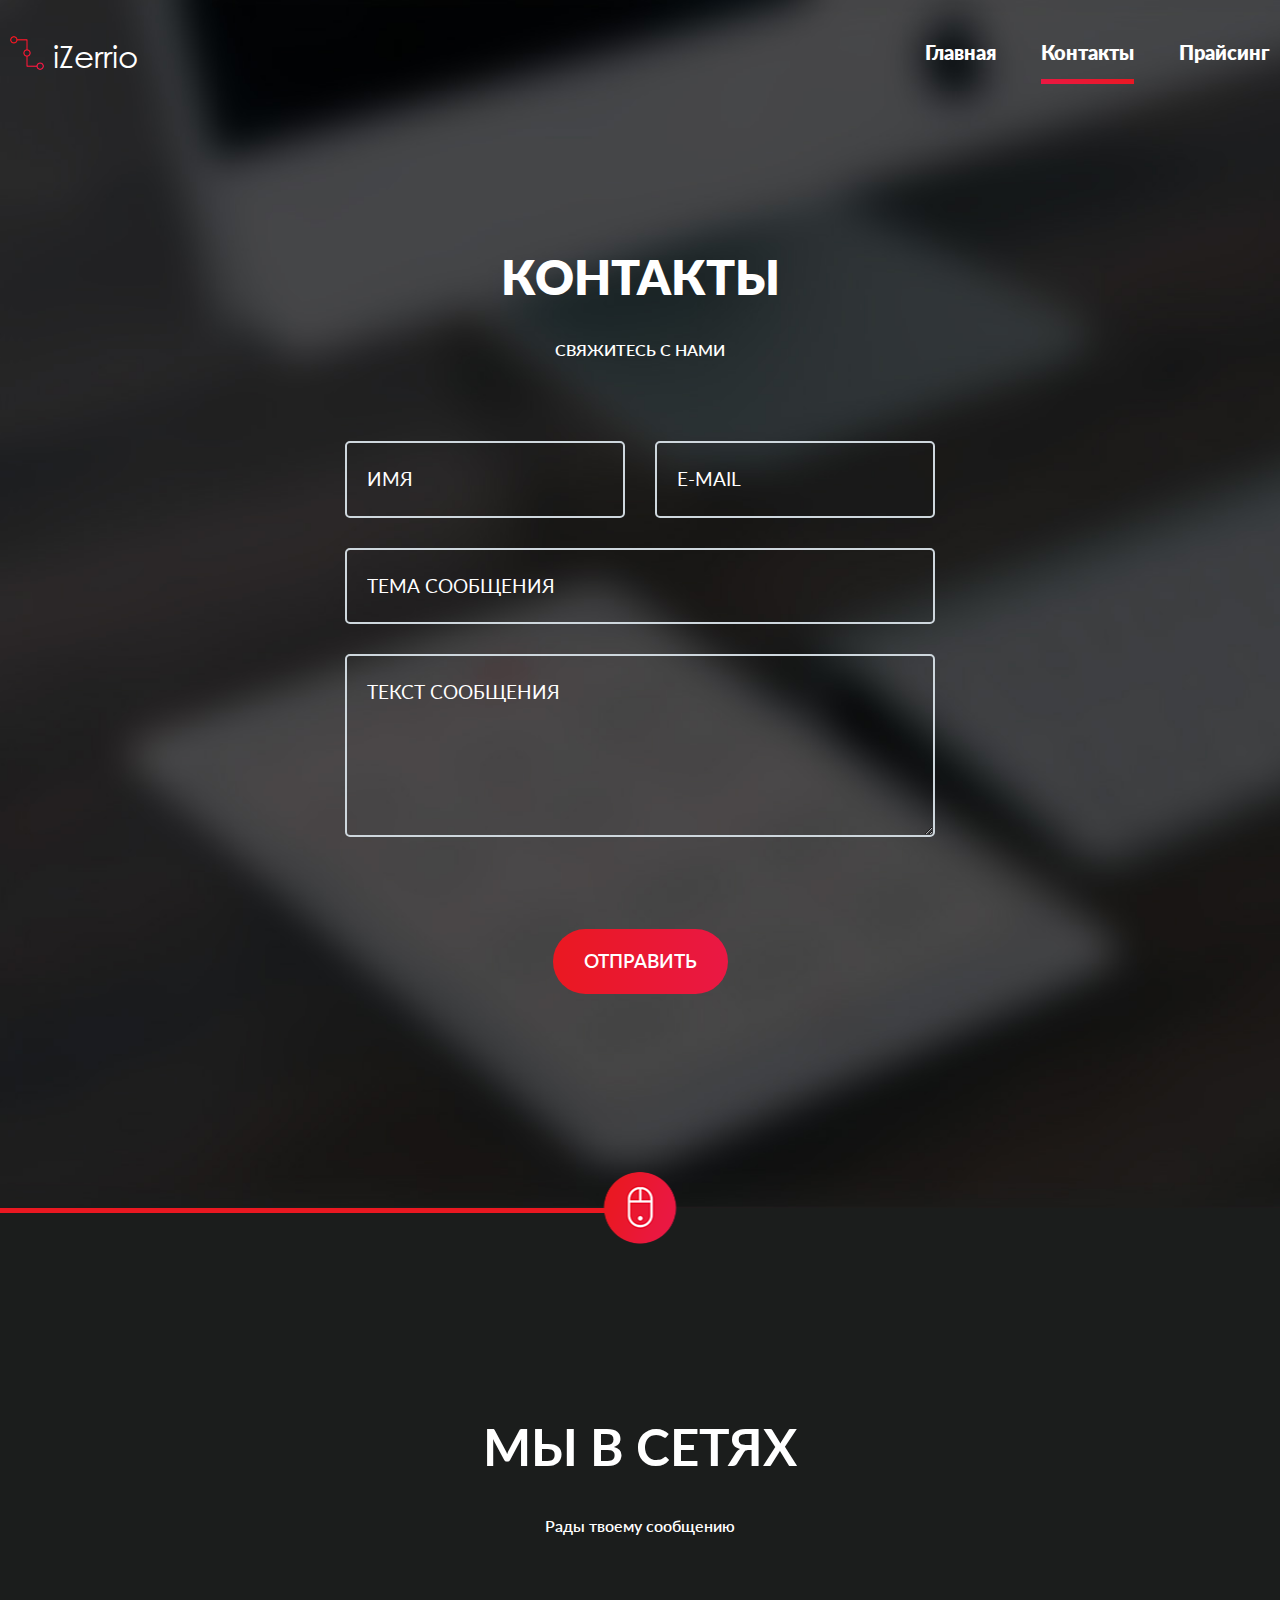
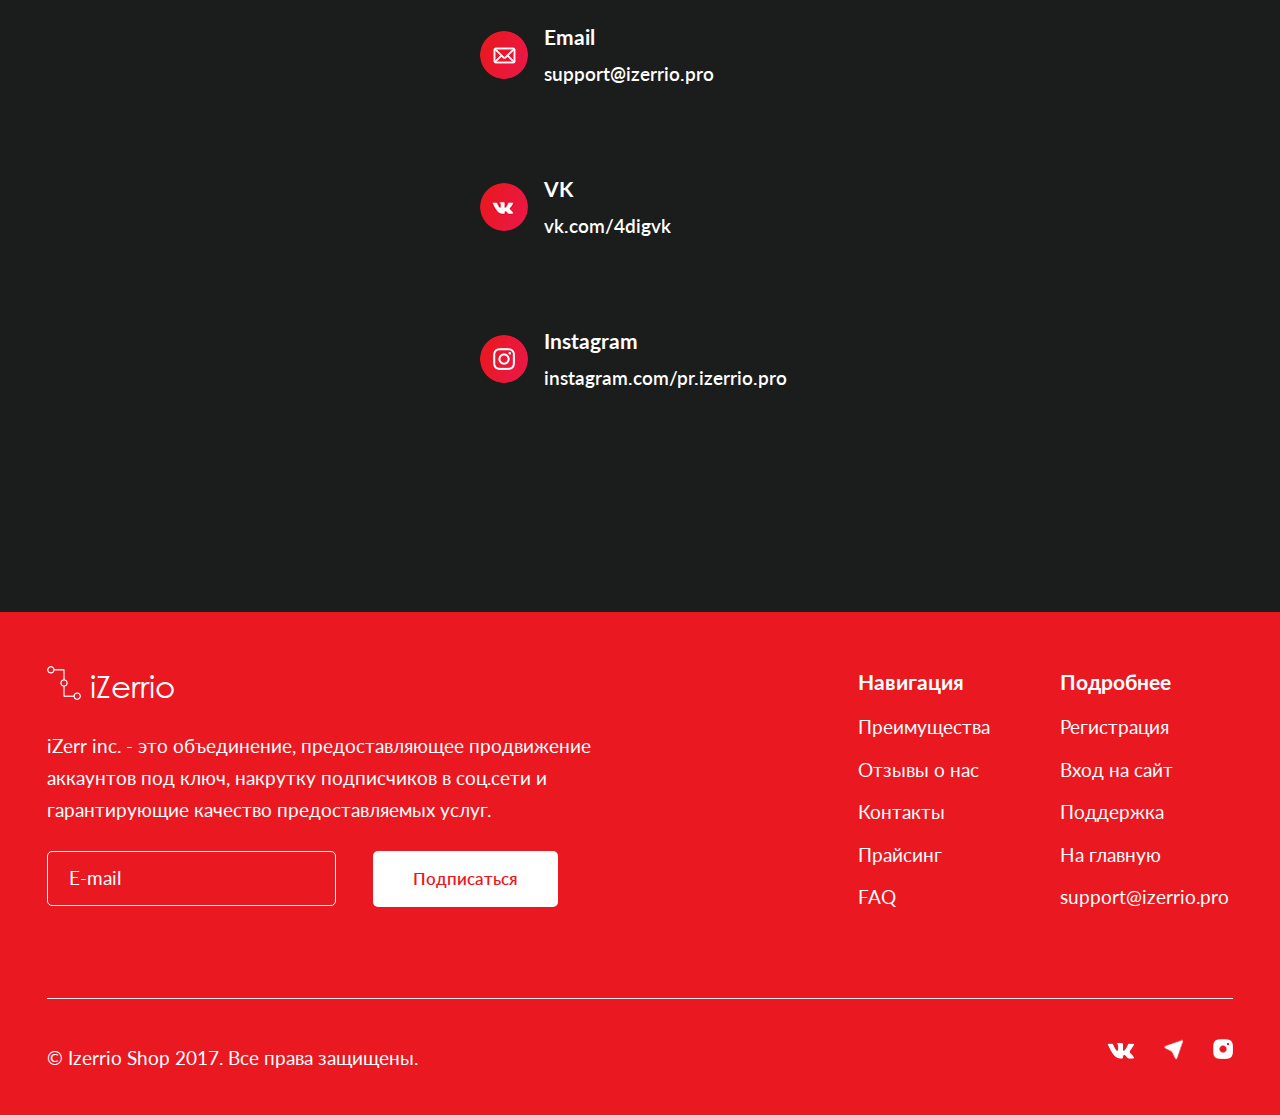
==== contact.html @ e337871b "Init" ====
<!DOCTYPE html>
<html lang="en">
  <head>
    <meta charset="utf-8">
    <meta http-equiv="X-UA-Compatible" content="IE=edge">
    <meta name="viewport" content="width=device-width, initial-scale=1">
    <title>Title</title>

    <!-- Bootstrap -->
   	<link href="css/libs.min.css" rel="stylesheet">
	<link href="css/main.css" rel="stylesheet">
	<link href="css/media.css" rel="stylesheet">
    <!--[if lt IE 9]>
      <script src="https://oss.maxcdn.com/html5shiv/3.7.3/html5shiv.min.js"></script>
      <script src="https://oss.maxcdn.com/respond/1.4.2/respond.min.js"></script>
    <![endif]-->
  </head>
  <body>
	<div class="menu">
		<div class="menu-wrapper">
			<div class="menu-content-wrap">
				<a href="index.html" class="logo">
					<img src="img/logo.png" alt="Logo">
					<span class="logo-name">iZerrio</span>
				</a>
				<nav id="nav">
					<ul class="no-padding">
					<li><a href="index.html">Главная</a></li>
					<li class="active"><a href="contact.html">Контакты</a></li>
					<li><a href="price.html">Прайсинг</a></li>
					</ul>
				</nav>
			</div>
		</div>
	</div>
    <div id="contact-header">
    	<header>
    		<section class="best-push-up contact-push-up">
    			<h1>Контакты</h1>
    			<p>Свяжитесь с нами</p>
    			<form action="#" method="POST">
    				<div class="container-fluid">
    					<div class="row">
    						<div class="col-md-6">
    							<input type="text" name="name" value="Имя">
							</div>
    						<div class="col-md-6">
    							<input type="email" name="email" value="E-mail">
							</div>
							<div class="col-md-12">
								<input type="text" name="theme" value="Тема сообщения">
							</div>
							<div class="col-md-12">
								<textarea name="message" id="" cols="30" rows="5">Текст сообщения</textarea>
							</div>
							<div class="col-md-12">
								<div class="text-center">
									<button type="submit">Отправить</button>
								</div>
							</div>
    					</div>
    				</div>
    			</form>
    		</section>
    	</header>
    	<div class="mouse-icon"></div> 
    </div>
	<section class="social-network-wrapper">
		<hr class="pull-left red-line">
		<div class="social-network">	
			<h1>Мы в сетях</h1>
			<p>Рады твоему сообщению</p>
			<ul class="social-list">
				<li class="email">
					<p>Email</p>
					<p>support@izerrio.pro</p>
				</li>
				<li class="vk">
					<p>VK</p>
					<p>vk.com/4digvk</p>
				</li>
				<li class="insta">
					<p>Instagram</p>
					<p>instagram.com/pr.izerrio.pro</p>
				</li>
			</ul>
		</div>
	</section>

	<div class="clearfix"></div>
	
	<footer>
		<div class="footer-wrapper">
			<div class="container-fluid">
				<div class="row footer-top">
					<div class="col-xs-12 col-md-8">
						<div class="info">
							<div class="logo">
								<img src="img/logo-white.png" alt="Logo">
								<span class="logo-name">iZerrio</span>
							</div>
							<p class="footer-text">iZerr inc. - это объединение, предоставляющее продвижение<br>
							аккаунтов под ключ, накрутку подписчиков в соц.сети и<br>
							гарантирующие качество предоставляемых услуг.</p>
							<form action="" method="POST">
								<input type="email" name="email" value="E-mail">
								<button type="submit">Подписаться</button>
							</form>
						</div>
					</div>
					<div class="col-xs-6 col-sm-6 col-md-2">
						<ul class="footer-nav">
							<li>Навигация</li>
							<li><a href="#">Преимущества</a></li>
							<li><a href="#">Отзывы о нас</a></li>
							<li><a href="#">Контакты</a></li>
							<li><a href="#">Прайсинг</a></li>
							<li><a href="#">FAQ</a></li>
						</ul>						
					</div>
					<div class="col-xs-6 col-sm-6 col-md-2">
						<ul class="footer-details">
							<li>Подробнее</li>
							<li><a href="#">Регистрация</a></li>
							<li><a href="#">Вход на сайт</a></li>
							<li><a href="#">Поддержка</a></li>
							<li><a href="#">На главную</a></li>
							<li><a href="mailto:support@izerrio.pro">support@izerrio.pro</a></li>
						</ul>						
					</div>
					<div class="clearfix"></div>
				</div>
				<hr class="footer-line">
				<div class="row footer-copyright">
					<div class="col-xs-12 col-sm-8">
						<p>&copy; Izerrio Shop 2017. Все права защищены. </p>
					</div>
					<div class="col-xs-12 col-sm-4">
						<ul class="social pull-right">
							<li><a href="#"><img src="img/vk-logo.png" alt="VK"></a></li>
							<li><a href="#"><img src="img/telegram-logo.png" alt="Telegram"></a></li>
							<li><a href="#"><img src="img/instagram-logo.png" alt="Instagram"></a></li>
						</ul>
					</div>
					<div class="clearfix"></div>
				</div>					
			</div>
		</div>
	</footer>

	<div id="to-top-wrapper">
		<a class="hidden-xs" href="#contact-header" id="to-top"></a>
	</div>

    <script src="js/libs.min.js"></script>
	<script src="js/main.js"></script>
  </body>
</html>
---- css/main.css ----
@import url("https://fonts.googleapis.com/css?family=Roboto:500&subset=cyrillic");
@font-face {
  font-family: 'CenturyGothicRegular';
  src: url("../fonts/CenturyGothic/CenturyGothicRegular.woff") format("woff");
  font-weight: normal;
  font-style: normal; }

@font-face {
  font-family: 'LatoBold';
  src: url("../fonts/Lato/LatoBold.woff") format("woff"), url("../fonts/Lato/LatoBold.woff2") format("woff2");
  font-weight: bold;
  font-style: normal; }

@font-face {
  font-family: 'LatoRegular';
  src: url("../fonts/Lato/LatoRegular.woff") format("woff"), url("../fonts/Lato/LatoRegular.woff2") format("woff2");
  font-style: normal; }

@font-face {
  font-family: 'LatoBlack';
  src: url("../fonts/Lato/LatoBlack.woff") format("woff"), url("../fonts/Lato/LatoBlack.woff2") format("woff2");
  font-style: normal; }

@font-face {
  font-family: 'LatoSemibold';
  src: url("../fonts/Lato/LatoSemibold.woff") format("woff"), url("../fonts/Lato/LatoSemibold.woff2") format("woff2");
  font-style: normal; }

@font-face {
  font-family: 'LatoLight';
  src: url("../fonts/Lato/LatoLight.woff") format("woff"), url("../fonts/Lato/LatoLight.woff2") format("woff2");
  font-style: normal; }

#price-header, #contact-header {
  background: url("../img/price-header-bg.jpg") #1b1d1c no-repeat;
  background-size: cover; }
  #price-header header, #contact-header header {
    height: auto !important; }

.price-vk {
  margin-bottom: 10px; }

.price-insta {
  margin-bottom: 10px; }

.price-packages {
  max-width: 710px;
  margin: 78px auto 0;
  padding-bottom: 255px; }
  .price-packages .package-subscribers, .price-packages .package-likes {
    float: none;
    display: inline-block; }
  .price-packages .package-subscribers {
    margin-top: 0;
    margin-right: 66px; }
  .price-packages .package-likes {
    margin-right: 0; }
  .price-packages .price-package-vk {
    background: url("../img/price-package-vk.png") center center no-repeat; }

.try-now-wrapper {
  position: relative;
  background: url("../img/price-try-now-top-bg.png") center top no-repeat, url("../img/price-try-now-bottom-bg.png") left bottom no-repeat, #1e1b1b; }
  .try-now-wrapper .try-now {
    max-width: 1312px;
    padding-top: 210px;
    padding-bottom: 310px;
    margin: 0 auto; }
    .try-now-wrapper .try-now .try-now-info {
      max-width: 590px;
      text-align: center; }
      .try-now-wrapper .try-now .try-now-info h1 {
        margin: 35px 0;
        font-family: 'LatoBlack', sans-serif;
        font-size: 48px;
        text-transform: uppercase; }
      .try-now-wrapper .try-now .try-now-info p {
        margin-bottom: 80px;
        font-size: 16px;
        font-family: 'LatoSemibold', sans-serif;
        text-transform: uppercase; }
      .try-now-wrapper .try-now .try-now-info .price-sign-in {
        margin-right: 0; }
      .try-now-wrapper .try-now .try-now-info .price-sign-up {
        margin-bottom: 44px; }
  .try-now-wrapper .price-mac {
    position: absolute;
    top: -69px;
    right: 0;
    width: 794px;
    height: 745px;
    background: url("../img/price-mac.png") no-repeat; }

#contact-header .contact-push-up {
  padding-bottom: 214px;
  text-align: center; }
  #contact-header .contact-push-up form {
    max-width: 620px;
    margin: 0 auto; }
    #contact-header .contact-push-up form input, #contact-header .contact-push-up form textarea {
      margin-bottom: 30px;
      width: 100%;
      padding: 23px 20px;
      background: transparent;
      border: 2px solid #ced7dd;
      border-radius: 5px;
      text-transform: uppercase;
      font-size: 19px; }
    #contact-header .contact-push-up form textarea {
      margin-bottom: 87px; }
    #contact-header .contact-push-up form button {
      padding: 19px 31px;
      background-image: -webkit-gradient(linear, left top, right top, from(#ea1821), to(#ea1844));
      background-image: linear-gradient(to right, #ea1821 0%, #ea1844 100%);
      border-radius: 50px;
      border: none;
      font-family: 'LatoSemibold', sans-serif;
      font-size: 19px;
      text-transform: uppercase; }

.social-network-wrapper {
  background-color: #1b1d1c; }
  .social-network-wrapper .social-network {
    max-width: 370px;
    margin: 0 auto;
    padding: 211px 15px 220px;
    text-align: center; }
    .social-network-wrapper .social-network > h1 {
      margin-bottom: 40px;
      font-family: 'LatoBold', sans-serif;
      font-size: 51px;
      text-transform: uppercase; }
    .social-network-wrapper .social-network > p {
      margin-bottom: 85px;
      font-size: 16px;
      font-family: 'LatoSemibold', sans-serif; }
    .social-network-wrapper .social-network .social-list {
      padding-left: 10px; }
      .social-network-wrapper .social-network .social-list li {
        margin-bottom: 86px;
        padding-left: 64px;
        text-align: left; }
        .social-network-wrapper .social-network .social-list li.email {
          background: url("../img/contact-email.png") left center no-repeat; }
        .social-network-wrapper .social-network .social-list li.vk {
          background: url("../img/contact-vk.png") left center no-repeat; }
        .social-network-wrapper .social-network .social-list li.insta {
          background: url("../img/contact-insta.png") left center no-repeat; }
        .social-network-wrapper .social-network .social-list li p:first-child {
          margin-bottom: 10px;
          font-family: 'LatoBold', sans-serif;
          font-size: 21px; }
        .social-network-wrapper .social-network .social-list li p:last-child {
          font-family: 'LatoSemibold', sans-serif;
          font-size: 19px; }
        .social-network-wrapper .social-network .social-list li:last-child {
          margin-bottom: 0; }

* {
  margin: 0;
  padding: 0;
  -webkit-box-sizing: border-box;
          box-sizing: border-box;
  outline: none !important; }

ul, ol, p {
  margin: 0;
  padding: 0; }

ul > li {
  list-style: none; }

a, a:hover, a:active, a:visited, a:focus {
  color: #fff;
  text-decoration: none; }

h1, h2, h3, h4 {
  margin: 0;
  padding: 0;
  font-family: 'LatoBold', sans-serif; }

body {
  position: relative;
  margin: 0;
  padding: 0;
  min-width: 320px;
  font-family: 'LatoRegular', sans-serif;
  color: #fff;
  line-height: 1.4; }

.linear-gradient, .sign-in::after, .price-vk::after, .sign-up::after, .price-insta::after, #nav ul li::after, .package-likes::after, .package-subscribers::after, .package-views::after, .package-likes .order-button, .package-subscribers .order-button, .package-views .order-button, .package-top-pic .all-packages-button span, .response .response-list .response-item .response-blockquote {
  background: linear-gradient(19deg, #ea1844 0%, #ea1821 100%); }

.red-bg {
  background-color: #ea1821; }

.no-padding {
  padding-left: 0;
  padding-right: 0; }

#to-top {
  position: fixed;
  bottom: 100px;
  right: 13%;
  display: none;
  width: 71px;
  height: 71px;
  background: url("../img/top-button.png") center center no-repeat;
  cursor: pointer;
  -webkit-box-shadow: 0px 0px 9.85px 0.15px rgba(234, 24, 33, 0.41);
          box-shadow: 0px 0px 9.85px 0.15px rgba(234, 24, 33, 0.41);
  border-radius: 50%;
  -webkit-transition: top ease 1s;
  transition: top ease 1s;
  z-index: 100; }

.menu {
  position: absolute;
  top: 36px;
  left: 0;
  right: 0; }
  .menu .menu-wrapper {
    max-width: 1292px;
    margin: 0 auto;
    padding-left: 10px;
    padding-right: 10px; }
  .menu .menu-content-wrap {
    display: -webkit-box;
    display: -ms-flexbox;
    display: flex;
    -webkit-box-align: center;
        -ms-flex-align: center;
            align-items: center;
    -webkit-box-pack: justify;
        -ms-flex-pack: justify;
            justify-content: space-between; }

#wrapper-header.main-header, .main-header#price-header, .main-header#contact-header {
  background: url("../img/main-header-bg.jpg") #1b1d1c no-repeat;
  background-size: cover; }

#wrapper-header header, #price-header header, #contact-header header {
  padding-top: 1px;
  max-width: 1312px;
  height: 1047px;
  margin: 0 auto; }

#wrapper-header .best-push-up, #price-header .best-push-up, #contact-header .best-push-up {
  margin-top: 250px;
  text-align: center; }
  #wrapper-header .best-push-up .bpu-logo, #price-header .best-push-up .bpu-logo, #contact-header .best-push-up .bpu-logo {
    width: 102px;
    height: 102px;
    margin: 0 auto;
    background: url("../img/logo-big.png") #fff center center no-repeat;
    border-radius: 15px; }
  #wrapper-header .best-push-up > h1, #price-header .best-push-up > h1, #contact-header .best-push-up > h1 {
    margin: 35px 0;
    font-family: 'LatoBlack', sans-serif;
    font-size: 48px;
    text-transform: uppercase; }
  #wrapper-header .best-push-up > p, #price-header .best-push-up > p, #contact-header .best-push-up > p {
    margin-bottom: 80px;
    font-size: 16px;
    font-family: 'LatoSemibold', sans-serif;
    text-transform: uppercase; }

.sign-in, .price-vk, .sign-up, .price-insta {
  position: relative;
  display: inline-block;
  width: 205px;
  font-size: 20px;
  line-height: 50px;
  font-family: 'LatoBlack', sans-serif;
  border-radius: 25px;
  text-align: center;
  text-transform: uppercase;
  border: 2px solid #fff;
  background: none;
  -webkit-transition: border ease 0.6s;
  transition: border ease 0.6s;
  z-index: 5; }

.sign-in::after, .price-vk::after, .sign-up::after, .price-insta::after {
  position: absolute;
  top: 0;
  left: 0;
  content: '';
  width: 100%;
  height: 100%;
  opacity: 0;
  border-radius: 25px;
  -webkit-transition: all ease 0.6s;
  transition: all ease 0.6s;
  z-index: -1; }

.sign-in:hover::after, .price-vk:hover::after, .sign-up:hover::after, .price-insta:hover::after {
  opacity: 1; }

.sign-in, .price-vk {
  margin-right: 15px; }

.sign-in:hover, .price-vk:hover, .sign-up:hover, .price-insta:hover {
  border-color: transparent; }

#nav ul li {
  position: relative;
  float: left;
  margin-right: 45px; }
  #nav ul li::after {
    position: absolute;
    left: 0;
    opacity: 0;
    bottom: -15px;
    content: '';
    width: 100%;
    height: 5px;
    -webkit-transition: all ease 0.5s;
    transition: all ease 0.5s; }
  #nav ul li.active::after, #nav ul li:hover::after {
    opacity: 1;
    bottom: -5px; }
  #nav ul li:last-child {
    margin-right: 0; }
  #nav ul li a {
    display: block;
    font-family: 'LatoBlack', sans-serif;
    font-size: 20px;
    color: #fff;
    text-decoration: none;
    padding-bottom: 13px; }

.logo {
  font-family: 'CenturyGothicRegular', sans-serif;
  font-size: 31px; }
  .logo img {
    vertical-align: baseline; }
  .logo .logo-name {
    line-height: 40px;
    vertical-align: top; }

.red-line {
  width: 50%;
  height: 5px;
  margin: 0;
  background-color: #ea1821;
  border: none; }

.mouse-icon, .arrow-icon {
  position: absolute;
  left: 50%;
  width: 73px;
  height: 72px;
  -webkit-transform: translateY(-50%) translateX(-50%);
          transform: translateY(-50%) translateX(-50%);
  z-index: 20; }

.mouse-icon {
  background: url("../img/mouse-icon.png") center center no-repeat; }

.arrow-icon {
  background: url("../img/arrow-icon.png") center center no-repeat; }

#packages-wrapper {
  position: relative;
  z-index: 10;
  background: url("../img/logo-poter.png") 115px center no-repeat, url("../img/mac-bg.jpg") right 180px no-repeat; }
  #packages-wrapper .packages-block {
    max-width: 1312px;
    margin: 0 auto;
    padding: 160px 108px 124px; }
  #packages-wrapper .packages-list {
    max-width: 735px; }

.package-likes::after, .package-subscribers::after, .package-views::after {
  position: absolute;
  top: 0;
  left: 0;
  content: '';
  z-index: -10;
  float: left;
  width: 100%;
  height: 100%;
  border-radius: 15px; }

.package-likes, .package-subscribers, .package-views {
  position: relative;
  float: left;
  width: 320px;
  padding: 1px;
  text-align: center;
  background: #fff;
  background-clip: content-box;
  border-radius: 15px; }
  .package-likes img, .package-subscribers img, .package-views img {
    margin-top: 79px; }
  .package-likes p, .package-subscribers p, .package-views p {
    margin: 16px 0 76px;
    font-family: 'Roboto', sans-serif;
    font-size: 25px;
    line-height: 1.1;
    font-weight: 500;
    color: #2a2728; }
    .package-likes p span, .package-subscribers p span, .package-views p span {
      display: block; }
  .package-likes .order-button, .package-subscribers .order-button, .package-views .order-button {
    display: inline-block;
    margin-bottom: 39px;
    padding: 12px 39px;
    font-family: 'LatoBold', sans-serif;
    font-size: 22px;
    text-transform: uppercase;
    text-align: center;
    border-radius: 0 25px 25px 25px; }
    .package-likes .order-button:hover, .package-subscribers .order-button:hover, .package-views .order-button:hover {
      background: -webkit-gradient(linear, left top, right top, from(#ea1821), color-stop(80%, #ea1844));
      background: linear-gradient(90deg, #ea1821 0%, #ea1844 80%); }

.package-likes {
  margin-right: 95px; }

.package-subscribers {
  margin-top: 265px; }

.package-views {
  margin-top: -161px; }

.package-top-pic {
  position: absolute;
  top: 0;
  right: 40px;
  width: 70px;
  height: 70px;
  -webkit-transform: translateY(-50%);
          transform: translateY(-50%); }
  .package-top-pic.cannon {
    background: url("../img/packages-cannon.png") center center no-repeat; }
  .package-top-pic.vk {
    background: url("../img/packages-vk.png") center center no-repeat; }
  .package-top-pic .all-packages-button {
    display: inline-block;
    margin-top: 126px;
    margin-left: 150px;
    padding: 18px 37px;
    font-family: 'RobotoMedium', sans-serif;
    font-size: 25px;
    font-weight: bold;
    color: #ea1821;
    border: 1px solid #ea1821;
    border-radius: 36px; }
    .package-top-pic .all-packages-button span {
      background-clip: text;
      -webkit-text-fill-color: transparent;
      color: transparent; }

.why-we-wrapper {
  background: #1b1d1c; }
  .why-we-wrapper .why-we {
    max-width: 1312px;
    margin: 0 auto;
    padding: 212px 0 105px;
    text-align: center; }
    .why-we-wrapper .why-we h1 {
      margin-bottom: 35px;
      font-size: 48px;
      text-transform: uppercase; }
    .why-we-wrapper .why-we .why-six {
      font-family: 'LatoSemibold', sans-serif;
      font-size: 16px;
      text-transform: uppercase; }
    .why-we-wrapper .why-we .why-list {
      margin-top: 85px; }
      .why-we-wrapper .why-we .why-list li {
        margin-bottom: 101px; }
      .why-we-wrapper .why-we .why-list img {
        margin-bottom: 30px; }
      .why-we-wrapper .why-we .why-list p {
        font-family: 'LatoBold', sans-serif;
        font-size: 20px;
        line-height: 26px; }

.response > h1, .faq > h1 {
  font-size: 48px;
  line-height: 36px;
  text-transform: uppercase;
  text-align: center; }

.response > p, .faq > p {
  margin-top: 45px;
  font-family: 'LatoSemibold', sans-serif;
  font-size: 16px;
  text-transform: uppercase;
  letter-spacing: 0.8px; }

.response {
  color: #1b1d1c;
  text-align: center; }
  .response > p {
    margin-bottom: 88px; }
  .response .response-list {
    max-width: 396px;
    margin: 0 auto; }
    .response .response-list .response-item {
      position: relative; }
      .response .response-list .response-item .response-blockquote {
        position: absolute;
        top: 142px;
        left: 50%;
        -webkit-transform: translateX(-50%);
                transform: translateX(-50%);
        width: 50px;
        height: 50px;
        border-radius: 50%;
        text-align: center;
        color: #fff;
        font-size: 72px;
        line-height: 0;
        letter-spacing: -5.4px;
        font-family: 'LatoLight', sans-serif; }
        .response .response-list .response-item .response-blockquote span {
          display: block;
          margin-top: -3px;
          margin-left: -3px; }
      .response .response-list .response-item p {
        margin: 60px 0;
        font-family: 'LatoRegular', sans-serif;
        font-size: 18px;
        line-height: 30px;
        color: #80909c; }
      .response .response-list .response-item img {
        width: 170px;
        height: 170px;
        margin: 0 auto;
        border-radius: 100%; }
      .response .response-list .response-item h3 {
        margin-bottom: 40px;
        font-size: 20px;
        line-height: 36px;
        color: #3c434d;
        text-transform: capitalize; }

.response, .faq {
  max-width: 1312px;
  margin: 0 auto;
  padding: 212px 0 206px; }

.slick-prev::before, .slick-next::before {
  content: none; }

.slick-prev {
  left: -70px;
  background: url("../img/arrow-left.png") transparent 18px center no-repeat; }

.slick-next {
  right: -70px;
  background: url("../img/arrow-right.png") transparent 20px center no-repeat; }

.slick-prev, .slick-next {
  top: 85px;
  width: 50px;
  height: 50px;
  border: 1px solid #dfe5ea;
  color: #80909c;
  border-radius: 50%; }

.slick-dots .slick-active button {
  width: 8px;
  height: 8px;
  border: 2px solid #ea1821;
  border-radius: 50%;
  background-color: transparent; }

.slick-dots li button {
  width: 12px;
  height: 12px;
  border-radius: 50%;
  background: #dbe4eb;
  -webkit-box-sizing: border-box;
          box-sizing: border-box; }

.faq-wrapper {
  background-color: #1b1d1c; }
  .faq-wrapper a {
    text-decoration: none;
    color: #fff; }
  .faq-wrapper .faq {
    max-width: 830px;
    margin: 0 auto; }
    .faq-wrapper .faq > p {
      margin-bottom: 86px;
      text-align: center; }
  .faq-wrapper .faq-item {
    border-bottom: 1px solid #ea1821;
    -webkit-transition: background ease 0.5s;
    transition: background ease 0.5s; }
  .faq-wrapper .faq-text {
    padding: 5px 30px;
    margin-top: -10px;
    margin-bottom: 70px;
    font-size: 18px;
    line-height: 30px;
    font-family: 'LatoRegular', sans-serif; }
  .faq-wrapper h4 {
    font-family: 'LatoBold', sans-serif;
    font-size: 20px;
    line-height: 30px;
    text-transform: uppercase; }
    .faq-wrapper h4 .response-row, .faq-wrapper h4 .close-response {
      position: relative;
      display: block;
      padding: 30px 30px; }
    .faq-wrapper h4 .response-row::after, .faq-wrapper h4 .close-response::after {
      content: attr(data-after);
      display: block;
      position: absolute;
      top: 44px;
      right: 32px;
      width: 16px;
      height: 10px;
      background: url("../img/close-response.png") center center no-repeat;
      -webkit-transition: all ease 0.6s;
      transition: all ease 0.6s; }
    .faq-wrapper h4 .close-response::after {
      -webkit-transform: rotate(180deg);
              transform: rotate(180deg); }

footer {
  background-color: #ea1821; }
  footer .footer-wrapper {
    max-width: 1312px;
    margin: 0 auto;
    padding: 54px 32px 28px; }
    footer .footer-wrapper .footer-top {
      margin-bottom: 71px; }
    footer .footer-wrapper .info {
      float: left;
      margin-right: 100px; }
    footer .footer-wrapper .logo {
      margin-bottom: 20px; }
    footer .footer-wrapper .footer-text {
      font-size: 19px;
      font-family: 'LatoRegular', sans-serif;
      line-height: 32px; }
    footer .footer-wrapper form {
      margin-top: 25px; }
    footer .footer-wrapper input {
      margin-right: 33px;
      padding: 13px 21px;
      border: 1px solid #fff;
      color: #fff;
      border-radius: 5px;
      background-color: transparent;
      font-size: 19px; }
    footer .footer-wrapper button {
      padding: 16px 40px;
      background-color: #fff;
      color: #ea1821;
      border: none;
      border-radius: 5px;
      font-size: 17px;
      font-family: 'LatoSemibold', sans-serif; }
    footer .footer-wrapper ul {
      float: left; }
      footer .footer-wrapper ul.footer-nav {
        margin-right: 188px; }
      footer .footer-wrapper ul li {
        margin-bottom: 16px; }
        footer .footer-wrapper ul li a {
          font-size: 19px;
          font-family: 'LatoRegular', sans-serif; }
          footer .footer-wrapper ul li a:hover {
            text-decoration: underline; }
        footer .footer-wrapper ul li:first-child {
          font-family: 'LatoBold', sans-serif;
          font-size: 21px;
          line-height: 32px; }
    footer .footer-wrapper .footer-line {
      width: 100%;
      margin-bottom: 40px; }
    footer .footer-wrapper .footer-copyright p {
      font-size: 19px;
      line-height: 38px; }
    footer .footer-wrapper .footer-copyright .social li {
      float: left;
      margin-right: 29px; }
      footer .footer-wrapper .footer-copyright .social li a {
        display: block; }
      footer .footer-wrapper .footer-copyright .social li:first-child img {
        margin-top: 3px; }
      footer .footer-wrapper .footer-copyright .social li img {
        vertical-align: top; }
      footer .footer-wrapper .footer-copyright .social li:last-child {
        margin-right: 0; }

.modal {
  z-index: 10000; }

.m-content {
  max-width: 588px;
  background: #fff;
  color: #80909c;
  margin-top: 25px;
  z-index: 10000; }
  .m-content .close-modal {
    margin-top: 29px;
    margin-bottom: 54px;
    width: 71px;
    height: 71px;
    background: url("../img/close-modal.png") center center no-repeat;
    border-radius: 50%;
    border: 2px solid #dbe4eb; }
  .m-content h2 {
    margin-bottom: 50px;
    font-size: 24px; }
  .m-content input {
    width: 100%;
    padding: 18px 10px;
    font-size: 18px;
    line-height: 1;
    border: 1px solid #e3eaf0;
    border-radius: 10px;
    margin-bottom: 30px;
    color: #b2c1cc; }
  .m-content button {
    margin-bottom: 70px;
    width: 100%;
    padding: 18px 10px;
    background-image: -webkit-gradient(linear, left top, right top, from(#ea1821), to(#ea1844));
    background-image: linear-gradient(to right, #ea1821 0%, #ea1844 100%);
    color: #fff;
    font-family: 'LatoSemibold', sans-serif;
    font-size: 18px;
    border-radius: 50px;
    border: none; }
---- css/media.css ----
@media screen and (max-width: 567px) {
  .menu .menu-content-wrap {
    display: block; }
  .logo {
    text-align: center; }
  #nav ul {
    float: none !important;
    text-align: center; }
    #nav ul li {
      float: none !important;
      display: inline-block;
      margin-right: 10px; }
  #to-top {
    display: none; }
  #wrapper-header header .best-push-up .sign-in {
    margin-right: 0;
    margin-bottom: 10px; }
  #wrapper-header header .best-push-up h1 {
    font-size: 35px; }
  #wrapper-header header .best-push-up p {
    margin-bottom: 60px;
    font-size: 14px; }
  #packages-wrapper .packages-block {
    padding-left: 10px;
    padding-right: 10px; }
    #packages-wrapper .packages-block .package-likes, #packages-wrapper .packages-block .package-views, #packages-wrapper .packages-block .package-subscribers {
      width: 250px; }
  #nav .logo {
    float: none;
    margin: 0 auto;
    width: 100%;
    text-align: center;
    margin-bottom: 20px; }
  .try-now-wrapper .try-now .try-now-info h1 {
    font-size: 36px; }
  .price-packages .package-likes, .price-packages .package-subscribers {
    width: 250px; }
  .price-vk {
    margin-right: 0; }
  footer .footer-wrapper .footer-text {
    font-size: 16px; }
  footer .footer-wrapper ul li:first-child {
    font-size: 16px; }
  footer .footer-wrapper ul li a {
    font-size: 14px; } }

@media screen and (max-width: 990px) {
  footer .footer-wrapper form {
    margin-bottom: 25px; }
    footer .footer-wrapper form input {
      margin-right: 15px;
      margin-bottom: 15px; } }

@media screen and (max-width: 767px) {
  footer .footer-wrapper .footer-copyright .social {
    float: none !important; }
  .price-packages .package-subscribers {
    margin-right: 0;
    margin-bottom: 20px; } }

@media screen and (max-width: 900px) {
  .response > h1, .faq > h1 {
    line-height: 1; }
  #packages-wrapper {
    background: none; }
    #packages-wrapper .packages-list {
      margin: 0 auto;
      text-align: center; }
      #packages-wrapper .packages-list .package-likes, #packages-wrapper .packages-list .package-views, #packages-wrapper .packages-list .package-subscribers {
        float: none;
        margin: 0 auto 15px !important; }
      #packages-wrapper .packages-list .all-packages-button {
        margin: 100px auto 0; } }

@media screen and (min-width: 900px) and (max-width: 1000px) {
  #packages-wrapper .packages-list .package-views {
    margin-left: 20px; } }

@media screen and (max-width: 1400px) {
  #packages-wrapper {
    background-position: -1% center, 120% 180px; } }

@media screen and (min-width: 1920px) {
  #to-top {
    right: 20%; } }

@media screen and (min-width: 992px) and (max-width: 1360px) {
  .try-now-wrapper .price-mac {
    width: 400px; } }

@media screen and (max-width: 992px) {
  .try-now-wrapper .try-now-info {
    margin: 0 auto; } }
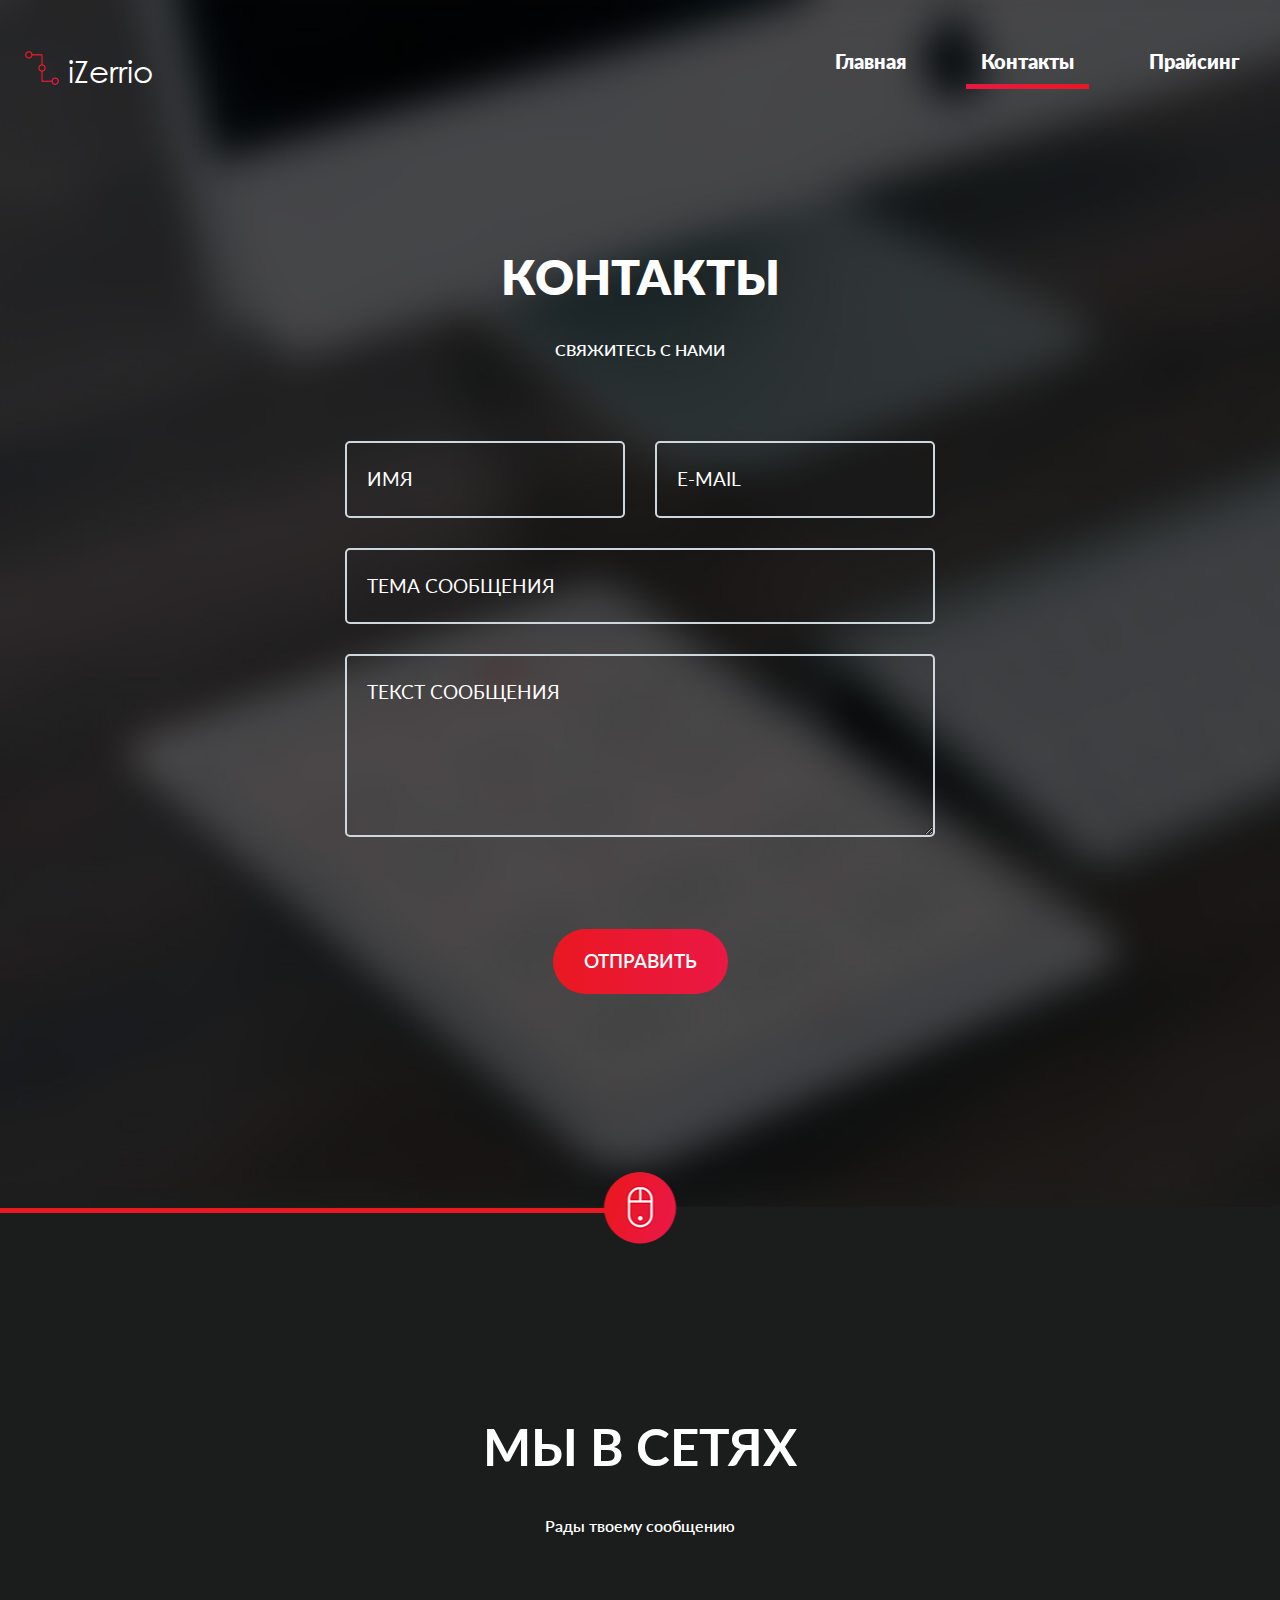
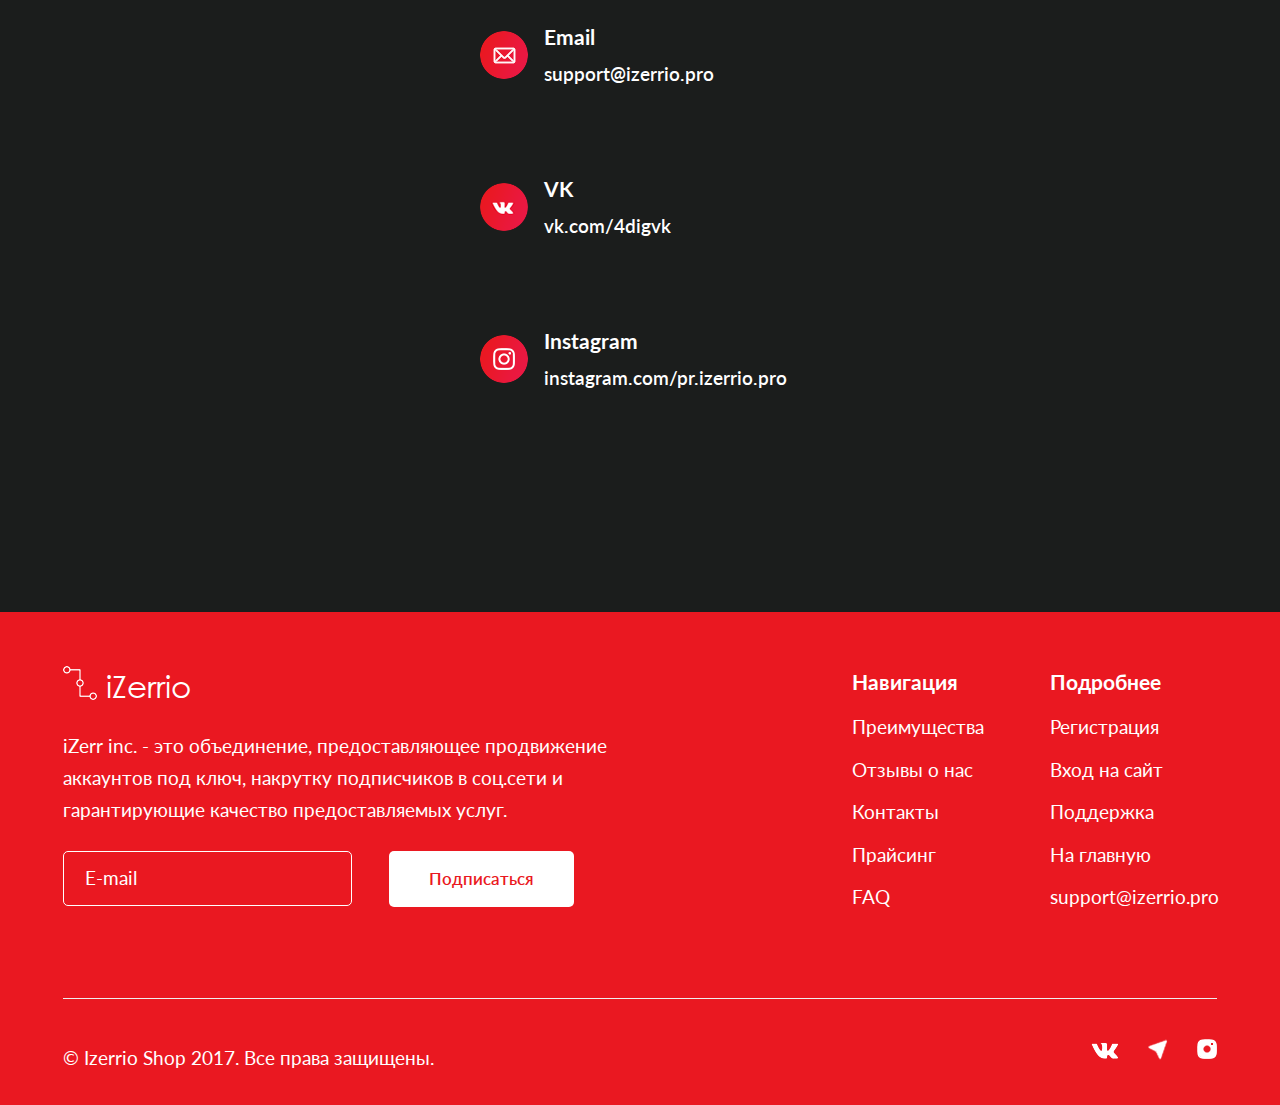
==== commit 221b8c91: "Add burger menu and some effects for buttons" ====
--- a/contact.html
+++ b/contact.html
@@ -18,19 +18,32 @@
   <body>
 	<div class="menu">
 		<div class="menu-wrapper">
-			<div class="menu-content-wrap">
-				<a href="index.html" class="logo">
-					<img src="img/logo.png" alt="Logo">
-					<span class="logo-name">iZerrio</span>
-				</a>
-				<nav id="nav">
-					<ul class="no-padding">
-					<li><a href="index.html">Главная</a></li>
-					<li class="active"><a href="contact.html">Контакты</a></li>
-					<li><a href="price.html">Прайсинг</a></li>
-					</ul>
-				</nav>
-			</div>
+			<nav id="nav"  class="navbar navbar-default" role="navigation">
+				<div class="container-fluid">
+					<div class="navbar-header">
+						<button type="button" class="navbar-toggle" data-toggle="collapse" data-target="#menu-items-list">
+							<span class="sr-only">Меню</span>
+							<span class="icon-bar"></span>
+							<span class="icon-bar"></span>
+							<span class="icon-bar"></span>
+				  		</button>
+
+					  	<div class="navbar-brand" href="#">
+						  	<a href="index.html" class="logo">
+								<img src="img/logo.png" alt="Logo">
+								<span class="logo-name">iZerrio</span>
+							</a>
+						</div>
+					</div>
+					<div class="collapse navbar-collapse" id="menu-items-list">
+						<ul class="nav navbar-nav navbar-right">
+					    	<li><a href="index.html">Главная</a></li>
+							<li class="active"><a href="contact.html">Контакты</a></li>
+							<li><a href="price.html">Прайсинг</a></li>
+					  	</ul>
+					</div>
+				</div>
+			</nav>
 		</div>
 	</div>
     <div id="contact-header">
@@ -42,13 +55,13 @@
     				<div class="container-fluid">
     					<div class="row">
     						<div class="col-md-6">
-    							<input type="text" name="name" value="Имя">
+    							<input type="text" name="name" placeholder="Имя">
 							</div>
     						<div class="col-md-6">
-    							<input type="email" name="email" value="E-mail">
+    							<input type="email" name="email" placeholder="E-mail">
 							</div>
 							<div class="col-md-12">
-								<input type="text" name="theme" value="Тема сообщения">
+								<input type="text" name="theme" placeholder="Тема сообщения">
 							</div>
 							<div class="col-md-12">
 								<textarea name="message" id="" cols="30" rows="5">Текст сообщения</textarea>
@@ -103,7 +116,7 @@
 							аккаунтов под ключ, накрутку подписчиков в соц.сети и<br>
 							гарантирующие качество предоставляемых услуг.</p>
 							<form action="" method="POST">
-								<input type="email" name="email" value="E-mail">
+								<input type="email" name="email" placeholder="E-mail">
 								<button type="submit">Подписаться</button>
 							</form>
 						</div>
--- a/css/main.css
+++ b/css/main.css
@@ -163,6 +163,50 @@
           box-sizing: border-box;
   outline: none !important; }
 
+input:focus::-webkit-input-placeholder {
+  opacity: 0;
+  -webkit-transition: opacity 0.3s ease;
+  transition: opacity 0.3s ease; }
+
+input::-webkit-input-placeholder {
+  color: #fff;
+  opacity: 1;
+  -webkit-transition: opacity 0.3s ease;
+  transition: opacity 0.3s ease; }
+
+input::-moz-placeholder:focus::-moz-placeholder {
+  opacity: 0;
+  -webkit-transition: opacity 0.3s ease;
+  transition: opacity 0.3s ease; }
+
+input::-moz-placeholder::-moz-placeholder {
+  color: #fff;
+  opacity: 1;
+  -webkit-transition: opacity 0.3s ease;
+  transition: opacity 0.3s ease; }
+
+input:-moz-placeholder:focus:-moz-placeholder {
+  opacity: 0;
+  -webkit-transition: opacity 0.3s ease;
+  transition: opacity 0.3s ease; }
+
+input:-moz-placeholder:-moz-placeholder {
+  color: #fff;
+  opacity: 1;
+  -webkit-transition: opacity 0.3s ease;
+  transition: opacity 0.3s ease; }
+
+input:-ms-input-placeholder:focus:-ms-input-placeholder {
+  opacity: 0;
+  -webkit-transition: opacity 0.3s ease;
+  transition: opacity 0.3s ease; }
+
+input:-ms-input-placeholder:-ms-input-placeholder {
+  color: #fff;
+  opacity: 1;
+  -webkit-transition: opacity 0.3s ease;
+  transition: opacity 0.3s ease; }
+
 ul, ol, p {
   margin: 0;
   padding: 0; }
@@ -241,7 +285,9 @@
 
 #wrapper-header header, #price-header header, #contact-header header {
   padding-top: 1px;
-  max-width: 1312px;
+  padding-left: 10px;
+  padding-right: 10px;
+  max-width: 1292px;
   height: 1047px;
   margin: 0 auto; }
 
@@ -303,9 +349,17 @@
 .sign-in:hover, .price-vk:hover, .sign-up:hover, .price-insta:hover {
   border-color: transparent; }
 
+.navbar-default {
+  background-color: transparent;
+  border: none; }
+
+.navbar-collapse {
+  border: none;
+  -webkit-box-shadow: none;
+          box-shadow: none; }
+
 #nav ul li {
   position: relative;
-  float: left;
   margin-right: 45px; }
   #nav ul li::after {
     position: absolute;
@@ -328,7 +382,8 @@
     font-size: 20px;
     color: #fff;
     text-decoration: none;
-    padding-bottom: 13px; }
+    padding-bottom: 13px;
+    background: none; }
 
 .logo {
   font-family: 'CenturyGothicRegular', sans-serif;
@@ -404,6 +459,7 @@
     .package-likes p span, .package-subscribers p span, .package-views p span {
       display: block; }
   .package-likes .order-button, .package-subscribers .order-button, .package-views .order-button {
+    position: relative;
     display: inline-block;
     margin-bottom: 39px;
     padding: 12px 39px;
@@ -411,10 +467,30 @@
     font-size: 22px;
     text-transform: uppercase;
     text-align: center;
-    border-radius: 0 25px 25px 25px; }
+    border-radius: 0 25px 25px 25px;
+    z-index: 5;
+    -webkit-transition: all ease 1s;
+    transition: all ease 1s; }
     .package-likes .order-button:hover, .package-subscribers .order-button:hover, .package-views .order-button:hover {
-      background: -webkit-gradient(linear, left top, right top, from(#ea1821), color-stop(80%, #ea1844));
-      background: linear-gradient(90deg, #ea1821 0%, #ea1844 80%); }
+      -webkit-transition: all ease 1s;
+      transition: all ease 1s;
+      -webkit-transform: scale(1.1);
+              transform: scale(1.1); }
+    .package-likes .order-button::after, .package-subscribers .order-button::after, .package-views .order-button::after {
+      position: absolute;
+      top: 0;
+      left: 0;
+      content: '';
+      width: 100%;
+      height: 100%;
+      background: #ea1844;
+      opacity: 0;
+      border-radius: 0 25px 25px 25px;
+      -webkit-transition: all ease 1s;
+      transition: all ease 1s;
+      z-index: -1; }
+    .package-likes .order-button:hover::after, .package-subscribers .order-button:hover::after, .package-views .order-button:hover::after {
+      opacity: 1; }
 
 .package-likes {
   margin-right: 95px; }
@@ -456,9 +532,9 @@
 .why-we-wrapper {
   background: #1b1d1c; }
   .why-we-wrapper .why-we {
-    max-width: 1312px;
+    max-width: 1292px;
     margin: 0 auto;
-    padding: 212px 0 105px;
+    padding: 212px 10px 105px;
     text-align: center; }
     .why-we-wrapper .why-we h1 {
       margin-bottom: 35px;
@@ -540,9 +616,9 @@
         text-transform: capitalize; }
 
 .response, .faq {
-  max-width: 1312px;
+  max-width: 1292px;
   margin: 0 auto;
-  padding: 212px 0 206px; }
+  padding: 212px 10px 206px; }
 
 .slick-prev::before, .slick-next::before {
   content: none; }
@@ -627,7 +703,7 @@
 footer {
   background-color: #ea1821; }
   footer .footer-wrapper {
-    max-width: 1312px;
+    max-width: 1248px;
     margin: 0 auto;
     padding: 54px 32px 28px; }
     footer .footer-wrapper .footer-top {
@@ -659,18 +735,18 @@
       border-radius: 5px;
       font-size: 17px;
       font-family: 'LatoSemibold', sans-serif; }
-    footer .footer-wrapper ul {
+    footer .footer-wrapper .footer-nav, footer .footer-wrapper .footer-details {
       float: left; }
-      footer .footer-wrapper ul.footer-nav {
+      footer .footer-wrapper .footer-nav.footer-nav, footer .footer-wrapper .footer-details.footer-nav {
         margin-right: 188px; }
-      footer .footer-wrapper ul li {
+      footer .footer-wrapper .footer-nav li, footer .footer-wrapper .footer-details li {
         margin-bottom: 16px; }
-        footer .footer-wrapper ul li a {
+        footer .footer-wrapper .footer-nav li a, footer .footer-wrapper .footer-details li a {
           font-size: 19px;
           font-family: 'LatoRegular', sans-serif; }
-          footer .footer-wrapper ul li a:hover {
+          footer .footer-wrapper .footer-nav li a:hover, footer .footer-wrapper .footer-details li a:hover {
             text-decoration: underline; }
-        footer .footer-wrapper ul li:first-child {
+        footer .footer-wrapper .footer-nav li:first-child, footer .footer-wrapper .footer-details li:first-child {
           font-family: 'LatoBold', sans-serif;
           font-size: 21px;
           line-height: 32px; }
@@ -693,7 +769,7 @@
         margin-right: 0; }
 
 .modal {
-  z-index: 10000; }
+  z-index: 100000; }
 
 .m-content {
   max-width: 588px;
@@ -721,6 +797,14 @@
     border-radius: 10px;
     margin-bottom: 30px;
     color: #b2c1cc; }
+    .m-content input::-webkit-input-placeholder {
+      color: #b2c1cc; }
+    .m-content input::-moz-placeholder {
+      color: #b2c1cc; }
+    .m-content input:-moz-placeholder {
+      color: #b2c1cc; }
+    .m-content input:-ms-input-placeholder {
+      color: #b2c1cc; }
   .m-content button {
     margin-bottom: 70px;
     width: 100%;
--- a/css/media.css
+++ b/css/media.css
@@ -1,15 +1,29 @@
+@media screen and (max-width: 345px) {
+  footer .footer-wrapper .info {
+    margin-right: 0; } }
+
 @media screen and (max-width: 567px) {
   .menu .menu-content-wrap {
     display: block; }
   .logo {
     text-align: center; }
-  #nav ul {
-    float: none !important;
-    text-align: center; }
-    #nav ul li {
-      float: none !important;
-      display: inline-block;
-      margin-right: 10px; }
+  footer .footer-wrapper {
+    padding-left: 10px;
+    padding-right: 10px; }
+    footer .footer-wrapper .footer-text {
+      font-size: 15px; }
+    footer .footer-wrapper .footer-nav li:first-child, footer .footer-wrapper .footer-details li:first-child {
+      font-size: 16px; }
+    footer .footer-wrapper .footer-nav li a, footer .footer-wrapper .footer-details li a {
+      font-size: 14px; }
+    footer .footer-wrapper form input {
+      margin-right: 0 !important;
+      padding: 13px; }
+    footer .footer-wrapper .info {
+      margin-right: 0; }
+    footer .footer-wrapper .footer-copyright p {
+      font-size: 15px;
+      line-height: 20px; }
   #to-top {
     display: none; }
   #wrapper-header header .best-push-up .sign-in {
@@ -25,35 +39,48 @@
     padding-right: 10px; }
     #packages-wrapper .packages-block .package-likes, #packages-wrapper .packages-block .package-views, #packages-wrapper .packages-block .package-subscribers {
       width: 250px; }
-  #nav .logo {
-    float: none;
-    margin: 0 auto;
-    width: 100%;
-    text-align: center;
-    margin-bottom: 20px; }
   .try-now-wrapper .try-now .try-now-info h1 {
     font-size: 36px; }
   .price-packages .package-likes, .price-packages .package-subscribers {
     width: 250px; }
   .price-vk {
-    margin-right: 0; }
-  footer .footer-wrapper .footer-text {
-    font-size: 16px; }
-  footer .footer-wrapper ul li:first-child {
-    font-size: 16px; }
-  footer .footer-wrapper ul li a {
-    font-size: 14px; } }
-
-@media screen and (max-width: 990px) {
-  footer .footer-wrapper form {
-    margin-bottom: 25px; }
-    footer .footer-wrapper form input {
-      margin-right: 15px;
-      margin-bottom: 15px; } }
+    margin-right: 0; } }
 
 @media screen and (max-width: 767px) {
+  .navbar-default {
+    background-color: rgba(0, 0, 0, 0.6); }
+    .navbar-default .navbar-toggle {
+      margin-top: 17px; }
+      .navbar-default .navbar-toggle:focus, .navbar-default .navbar-toggle:hover {
+        background-color: transparent;
+        border-color: #ea1844; }
+        .navbar-default .navbar-toggle:focus > .icon-bar, .navbar-default .navbar-toggle:hover > .icon-bar {
+          background-color: #ea1844; }
+  .navbar-brand {
+    height: 70px;
+    padding: 17px 15px; }
+  #nav ul {
+    padding: 0 15px 15px; }
+    #nav ul li {
+      margin-right: 0;
+      margin-bottom: 10px; }
+      #nav ul li::after {
+        bottom: -5px; }
+      #nav ul li:last-child {
+        margin-bottom: 0; }
+  footer .footer-wrapper .footer-line {
+    margin-bottom: 30px; }
+  footer .footer-wrapper .footer-top {
+    margin-bottom: 40px; }
+  footer .footer-wrapper .footer-copyright p {
+    text-align: center;
+    margin-bottom: 15px; }
   footer .footer-wrapper .footer-copyright .social {
+    text-align: center;
     float: none !important; }
+    footer .footer-wrapper .footer-copyright .social li {
+      float: none;
+      display: inline-block; }
   .price-packages .package-subscribers {
     margin-right: 0;
     margin-bottom: 20px; } }
@@ -72,9 +99,24 @@
       #packages-wrapper .packages-list .all-packages-button {
         margin: 100px auto 0; } }
 
+@media screen and (max-width: 990px) {
+  footer .footer-wrapper form {
+    margin-bottom: 25px; }
+    footer .footer-wrapper form input {
+      margin-right: 15px;
+      margin-bottom: 15px; } }
+
 @media screen and (min-width: 900px) and (max-width: 1000px) {
   #packages-wrapper .packages-list .package-views {
     margin-left: 20px; } }
+
+@media screen and (min-width: 992px) and (max-width: 1360px) {
+  .try-now-wrapper .price-mac {
+    width: 400px; } }
+
+@media screen and (max-width: 992px) {
+  .try-now-wrapper .try-now-info {
+    margin: 0 auto; } }
 
 @media screen and (max-width: 1400px) {
   #packages-wrapper {
@@ -83,11 +125,3 @@
 @media screen and (min-width: 1920px) {
   #to-top {
     right: 20%; } }
-
-@media screen and (min-width: 992px) and (max-width: 1360px) {
-  .try-now-wrapper .price-mac {
-    width: 400px; } }
-
-@media screen and (max-width: 992px) {
-  .try-now-wrapper .try-now-info {
-    margin: 0 auto; } }
